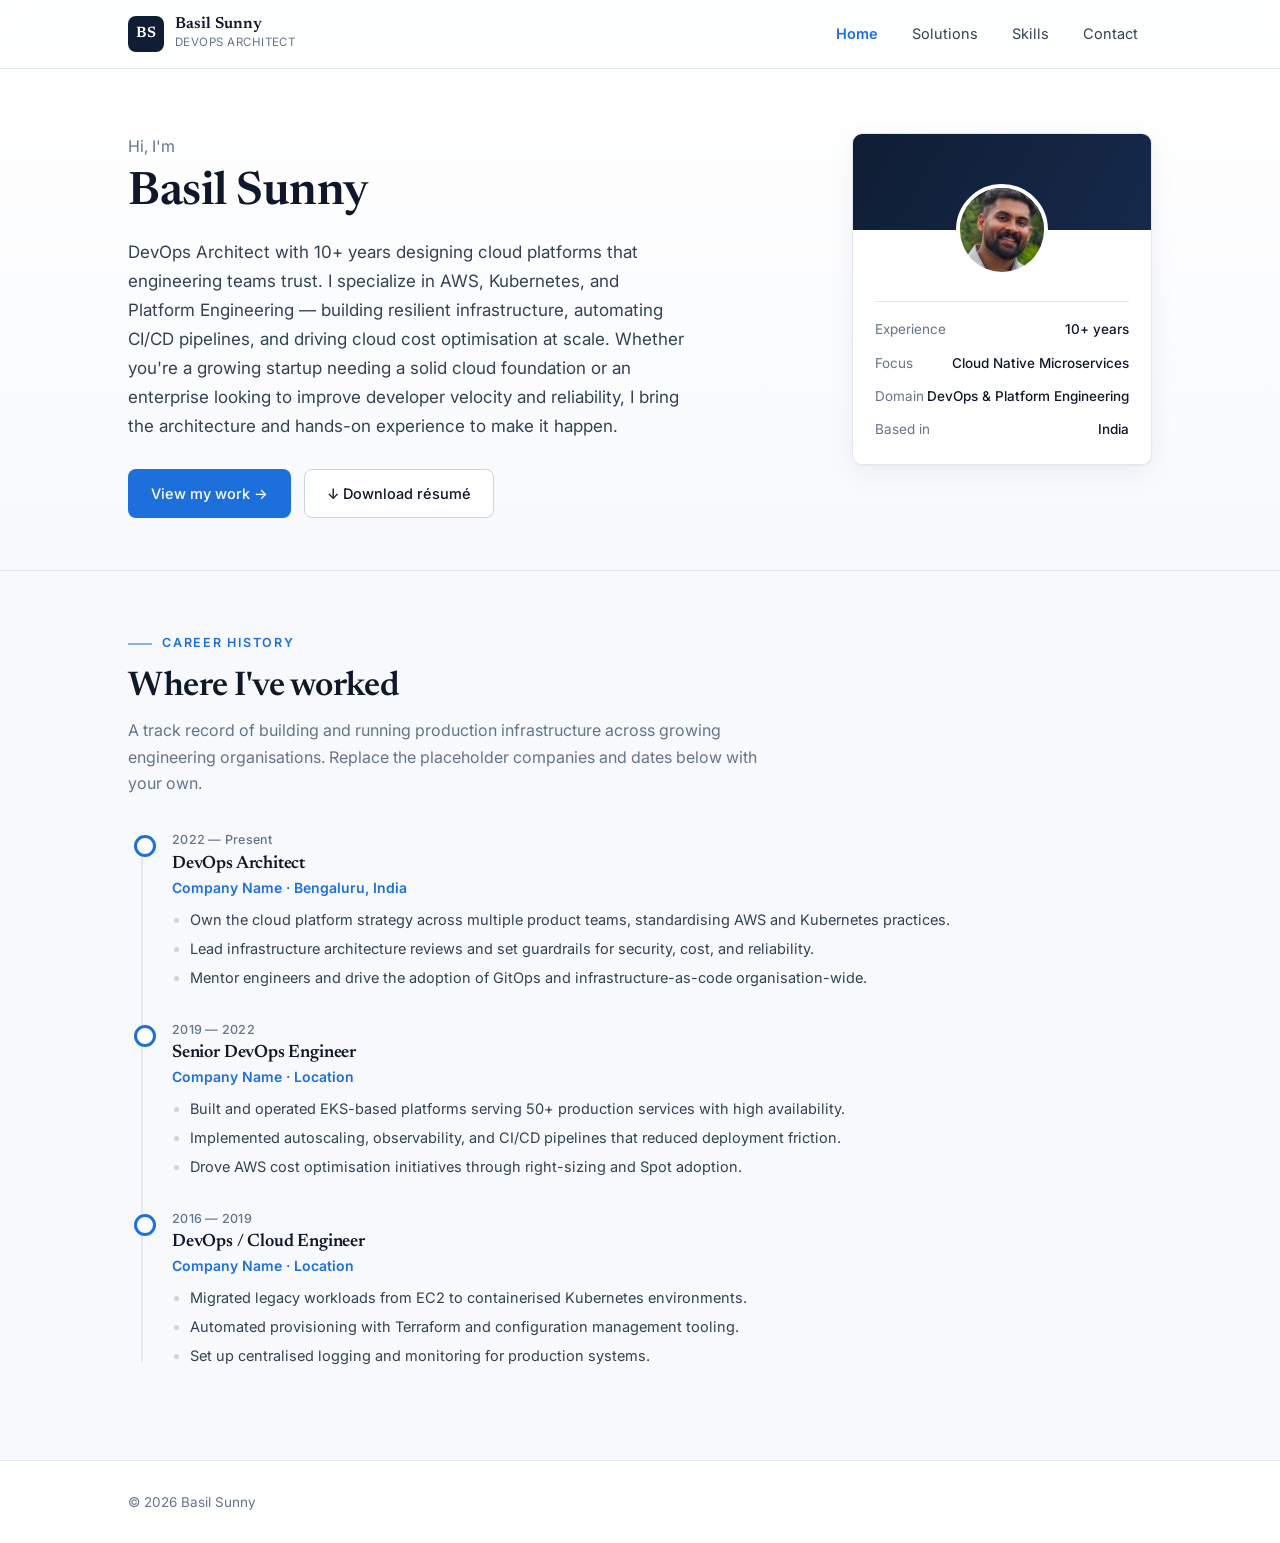
==== index.html @ ba713ebc "Improved site" ====
<!DOCTYPE html>
<html lang="en">
<head>
<meta charset="UTF-8">
<meta name="viewport" content="width=device-width, initial-scale=1.0">
<title>Basil Sunny — DevOps Architect</title>
<link rel="preconnect" href="https://fonts.googleapis.com">
<link rel="preconnect" href="https://fonts.gstatic.com" crossorigin>
<link href="https://fonts.googleapis.com/css2?family=Inter:wght@400;500;600&family=Newsreader:opsz,wght@6..72,400;6..72,500;6..72,600&display=swap" rel="stylesheet">
<link rel="stylesheet" href="styles.css">
</head>
<body>

<nav class="nav">
  <div class="wrap nav-in">
    <a href="index.html" class="brand">
      <span class="mark">BS</span>
      <span class="who"><b>Basil Sunny</b><span>DevOps Architect</span></span>
    </a>
    <div class="nav-links" id="navlinks">
      <a href="index.html" class="active">Home</a>
      <a href="problems.html">Solutions</a>
      <a href="skills.html">Skills</a>
      <a href="contact.html">Contact</a>
    </div>
    <button class="menu-btn" id="menuBtn" aria-label="Menu">≡</button>
  </div>
</nav>

<section class="pagehead">
  <div class="wrap">
    <div class="hero">
      <div>
        <div class="greeting">Hi, I'm</div>
        <h1>Basil Sunny</h1>
        <p class="lede">DevOps Architect with 10+ years designing cloud platforms that engineering teams trust. I specialize in AWS, Kubernetes, and Platform Engineering — building resilient infrastructure, automating CI/CD pipelines, and driving cloud cost optimisation at scale. Whether you're a growing startup needing a solid cloud foundation or an enterprise looking to improve developer velocity and reliability, I bring the architecture and hands-on experience to make it happen.</p>
        <div class="ctas">
          <a href="problems.html" class="btn btn-primary">View my work →</a>
          <a href="resume.pdf" class="btn btn-outline">↓ Download résumé</a>
        </div>
      </div>
      <div class="profile-card reveal">
        <div class="ph"></div>
        <div class="body">
          <img src="profile.jpg" alt="Basil Sunny" class="avatar" onerror="this.style.display='none'">
          <ul>
            <li><span>Experience</span><b>10+ years</b></li>
            <li><span>Focus</span><b>Cloud Native Microservices</b></li>
            <li><span>Domain</span><b>DevOps & Platform Engineering</b></li>
            <li><span>Based in</span><b>India</b></li>
          </ul>
        </div>
      </div>
    </div>
  </div>
</section>

<section>
  <div class="wrap">
    <div class="sec-head reveal">
      <div class="eyebrow">Career history</div>
      <h2>Where I've worked</h2>
      <p>A track record of building and running production infrastructure across growing engineering organisations. Replace the placeholder companies and dates below with your own.</p>
    </div>

    <div class="timeline">
      <div class="job reveal">
        <div class="when">2022 — Present</div>
        <h3>DevOps Architect</h3>
        <div class="co">Company Name · Bengaluru, India</div>
        <ul>
          <li>Own the cloud platform strategy across multiple product teams, standardising AWS and Kubernetes practices.</li>
          <li>Lead infrastructure architecture reviews and set guardrails for security, cost, and reliability.</li>
          <li>Mentor engineers and drive the adoption of GitOps and infrastructure-as-code organisation-wide.</li>
        </ul>
      </div>
      <div class="job reveal">
        <div class="when">2019 — 2022</div>
        <h3>Senior DevOps Engineer</h3>
        <div class="co">Company Name · Location</div>
        <ul>
          <li>Built and operated EKS-based platforms serving 50+ production services with high availability.</li>
          <li>Implemented autoscaling, observability, and CI/CD pipelines that reduced deployment friction.</li>
          <li>Drove AWS cost optimisation initiatives through right-sizing and Spot adoption.</li>
        </ul>
      </div>
      <div class="job reveal">
        <div class="when">2016 — 2019</div>
        <h3>DevOps / Cloud Engineer</h3>
        <div class="co">Company Name · Location</div>
        <ul>
          <li>Migrated legacy workloads from EC2 to containerised Kubernetes environments.</li>
          <li>Automated provisioning with Terraform and configuration management tooling.</li>
          <li>Set up centralised logging and monitoring for production systems.</li>
        </ul>
      </div>
    </div>
  </div>
</section>

<footer>
  <div class="wrap foot-in">
    <span>© 2026 Basil Sunny</span>
  </div>
</footer>

<script src="app.js"></script>
</body>
</html>
---- styles.css ----
/* ===== Basil Sunny — shared styles (navy + slate, corporate-clean) ===== */
:root{
  --navy:#0f1e34;        /* deep navy ink */
  --navy-2:#16294a;      /* raised navy */
  --slate:#334155;       /* slate text */
  --slate-2:#64748b;     /* muted slate */
  --line:#e2e8f0;        /* hairline */
  --line-2:#cbd5e1;
  --bg:#f7f9fc;          /* page bg */
  --surface:#ffffff;     /* cards */
  --ink:#0f172a;         /* headings */
  --accent:#1d6fdb;      /* corporate blue */
  --accent-dk:#1657ad;
  --gold:#b8893d;        /* restrained accent for seniority cues */
  --radius:10px;
  --shadow:0 1px 2px rgba(15,30,52,.04),0 8px 28px rgba(15,30,52,.06);
}
*{box-sizing:border-box;margin:0;padding:0}
html{scroll-behavior:smooth}
body{
  background:var(--bg);color:var(--slate);
  font-family:"Inter",system-ui,-apple-system,Segoe UI,Roboto,sans-serif;
  line-height:1.65;-webkit-font-smoothing:antialiased;
}
a{color:inherit;text-decoration:none}
.wrap{max-width:1080px;margin:0 auto;padding:0 28px}
h1,h2,h3,h4{color:var(--ink);font-family:"Newsreader","Georgia",serif;font-weight:600;letter-spacing:-.01em;line-height:1.15}

/* ---------- NAV ---------- */
.nav{position:sticky;top:0;z-index:50;background:rgba(255,255,255,.88);
  backdrop-filter:blur(10px);border-bottom:1px solid var(--line)}
.nav-in{display:flex;align-items:center;justify-content:space-between;height:68px}
.brand{display:flex;align-items:center;gap:11px;font-family:"Newsreader",serif}
.brand .mark{width:36px;height:36px;border-radius:8px;background:var(--navy);
  color:#fff;display:grid;place-items:center;font-weight:600;font-size:15px;letter-spacing:.5px}
.brand .who{line-height:1.1}
.brand .who b{display:block;color:var(--ink);font-size:16px;font-weight:600}
.brand .who span{font-family:"Inter",sans-serif;font-size:11.5px;color:var(--slate-2);letter-spacing:.04em;text-transform:uppercase}
.nav-links{display:flex;gap:6px;align-items:center}
.nav-links a{font-size:14.5px;color:var(--slate);padding:8px 14px;border-radius:7px;transition:.18s}
.nav-links a:hover{background:#eef3f9;color:var(--ink)}
.nav-links a.active{color:var(--accent);font-weight:600}
.nav-cta{margin-left:8px;background:var(--navy);color:#fff!important;font-weight:500}
.nav-cta:hover{background:var(--navy-2)!important;color:#fff!important}
.menu-btn{display:none;background:none;border:1px solid var(--line-2);border-radius:7px;
  width:40px;height:40px;font-size:20px;color:var(--ink);cursor:pointer}

/* ---------- HERO / PAGE HEAD ---------- */
.pagehead{background:linear-gradient(180deg,#fff,var(--bg));border-bottom:1px solid var(--line);padding:64px 0 52px}
.eyebrow{font-size:12.5px;letter-spacing:.14em;text-transform:uppercase;color:var(--accent);
  font-weight:600;margin-bottom:14px;display:flex;align-items:center;gap:10px}
.eyebrow::before{content:"";width:24px;height:2px;background:var(--accent);opacity:.5}
.greeting{font-size:16px;color:var(--slate-2);margin-bottom:8px}
.pagehead h1{font-size:clamp(32px,5vw,46px)}
.pagehead .sub{font-size:18px;color:var(--slate-2);max-width:620px;margin-top:14px}

/* ---------- BUTTONS ---------- */
.btn{display:inline-flex;align-items:center;gap:9px;font-size:14.5px;font-weight:500;
  padding:12px 22px;border-radius:8px;border:1px solid transparent;cursor:pointer;transition:.2s}
.btn-primary{background:var(--accent);color:#fff}
.btn-primary:hover{background:var(--accent-dk);box-shadow:0 6px 18px rgba(29,111,219,.28);transform:translateY(-1px)}
.btn-outline{background:#fff;border-color:var(--line-2);color:var(--ink)}
.btn-outline:hover{border-color:var(--accent);color:var(--accent);transform:translateY(-1px)}

/* ---------- SECTIONS ---------- */
section{padding:62px 0}
.sec-head{margin-bottom:34px}
.sec-head .eyebrow{justify-content:flex-start}
.sec-head h2{font-size:clamp(26px,3.6vw,34px)}
.sec-head p{color:var(--slate-2);max-width:640px;margin-top:10px;font-size:16px}

/* ---------- HERO SPLIT ---------- */
.hero{display:grid;grid-template-columns:1fr 300px;gap:54px;align-items:start}
.hero .lede{font-size:17px;color:var(--slate);max-width:560px;margin:18px 0 28px;line-height:1.7}
.hero .ctas{display:flex;gap:13px;flex-wrap:wrap}
.profile-card{background:var(--surface);border:1px solid var(--line);border-radius:var(--radius);
  box-shadow:var(--shadow);overflow:hidden}
.profile-card .ph{height:96px;background:linear-gradient(120deg,var(--navy),var(--navy-2))}
.profile-card .body{padding:0 22px 24px;text-align:center;margin-top:-46px}
.profile-card .avatar{width:92px;height:92px;border-radius:50%;border:4px solid #fff;object-fit:cover;background:#dbe4ef;margin:0 auto}
.profile-card .name{font-family:"Newsreader",serif;font-size:19px;color:var(--ink);font-weight:600;margin-top:12px}
.profile-card .role{font-size:13px;color:var(--accent);font-weight:600;letter-spacing:.02em}
.profile-card ul{list-style:none;margin-top:18px;border-top:1px solid var(--line);padding-top:16px;text-align:left;display:grid;gap:11px;font-size:13.5px}
.profile-card li{display:flex;justify-content:space-between;color:var(--slate-2)}
.profile-card li b{color:var(--ink);font-weight:500}

/* ---------- TIMELINE ---------- */
.timeline{position:relative;margin-left:6px}
.timeline::before{content:"";position:absolute;left:7px;top:6px;bottom:6px;width:2px;background:var(--line)}
.job{position:relative;padding:0 0 30px 38px}
.job:last-child{padding-bottom:0}
.job::before{content:"";position:absolute;left:0;top:5px;width:16px;height:16px;border-radius:50%;
  background:#fff;border:3px solid var(--accent)}
.job .when{font-size:12.5px;color:var(--slate-2);font-weight:500;letter-spacing:.02em}
.job h3{font-size:18px;margin:3px 0 1px}
.job .co{font-size:14px;color:var(--accent);font-weight:600;margin-bottom:9px}
.job ul{margin:0;padding-left:18px;font-size:14.5px;color:var(--slate);display:grid;gap:5px}
.job ul li::marker{color:var(--line-2)}

/* ---------- CARDS GRID ---------- */
.grid{display:grid;gap:18px}
.grid.cols-2{grid-template-columns:1fr 1fr}
.grid.cols-3{grid-template-columns:repeat(3,1fr)}
.card{background:var(--surface);border:1px solid var(--line);border-radius:var(--radius);
  padding:26px;box-shadow:var(--shadow);transition:.22s}
.card:hover{transform:translateY(-3px);box-shadow:0 12px 34px rgba(15,30,52,.10);border-color:var(--line-2)}

/* problem widget */
.problem .tag{display:inline-block;font-size:11.5px;font-weight:600;letter-spacing:.06em;text-transform:uppercase;
  color:var(--accent);background:#eaf2fd;border-radius:5px;padding:4px 10px;margin-bottom:14px}
.problem h3{font-size:19px;margin-bottom:10px}
.problem .lbl{font-size:12px;font-weight:600;letter-spacing:.06em;text-transform:uppercase;color:var(--slate-2);margin:14px 0 4px}
.problem p{font-size:14.5px;color:var(--slate)}
.problem .stack{margin-top:16px;display:flex;gap:7px;flex-wrap:wrap}
.problem .stack span{font-size:11.5px;color:var(--slate-2);background:var(--bg);border:1px solid var(--line);border-radius:5px;padding:4px 9px}
.editable{outline:none;border-radius:4px;transition:.15s}
.editable:focus{background:#fffbe9;box-shadow:0 0 0 2px var(--gold)}
.edit-hint{font-size:12.5px;color:var(--slate-2);background:#fff;border:1px dashed var(--line-2);
  border-radius:8px;padding:11px 16px;margin-bottom:26px;display:flex;align-items:center;gap:9px}

/* contact widgets */
.contact-grid{display:grid;grid-template-columns:repeat(2,1fr);gap:16px}
.cwidget{display:flex;align-items:center;gap:16px;background:var(--surface);border:1px solid var(--line);
  border-radius:var(--radius);padding:20px 22px;box-shadow:var(--shadow);transition:.2s}
.cwidget:hover{transform:translateY(-2px);border-color:var(--accent);box-shadow:0 10px 28px rgba(29,111,219,.12)}
.cwidget .ic{width:46px;height:46px;border-radius:10px;flex-shrink:0;display:grid;place-items:center;
  background:#eaf2fd;color:var(--accent);font-size:20px}
.cwidget .k{font-size:12px;letter-spacing:.06em;text-transform:uppercase;color:var(--slate-2);font-weight:600}
.cwidget .v{font-size:15.5px;color:var(--ink);font-weight:500;margin-top:1px;word-break:break-word}

/* skill placeholder */
.soon{text-align:center;padding:70px 24px;background:var(--surface);border:1px dashed var(--line-2);
  border-radius:var(--radius)}
.soon .ic{font-size:34px}
.soon h3{font-size:22px;margin:14px 0 8px}
.soon p{color:var(--slate-2);max-width:440px;margin:0 auto}

/* ---------- FOOTER ---------- */
footer{border-top:1px solid var(--line);background:#fff;padding:30px 0;margin-top:30px}
.foot-in{display:flex;justify-content:space-between;align-items:center;flex-wrap:wrap;gap:12px;
  font-size:13.5px;color:var(--slate-2)}
.foot-in .fl{display:flex;gap:18px}
.foot-in a:hover{color:var(--accent)}

/* reveal */
.reveal{opacity:0;transform:translateY(16px);transition:opacity .55s ease,transform .55s ease}
.reveal.in{opacity:1;transform:none}

/* ---------- RESPONSIVE ---------- */
@media(max-width:880px){
  .hero{grid-template-columns:1fr}
  .profile-card{max-width:340px}
  .nav-links{display:none}
  .menu-btn{display:grid;place-items:center}
  .nav-links.open{display:flex;position:absolute;top:68px;left:0;right:0;flex-direction:column;
    align-items:stretch;background:#fff;border-bottom:1px solid var(--line);padding:14px 28px;gap:4px}
  .nav-links.open a{padding:11px 14px}
  .nav-cta{margin-left:0}
}
@media(max-width:680px){
  .grid.cols-2,.grid.cols-3,.contact-grid{grid-template-columns:1fr}
}
@media(prefers-reduced-motion:reduce){*{animation:none!important;transition:none!important}.reveal{opacity:1;transform:none}}
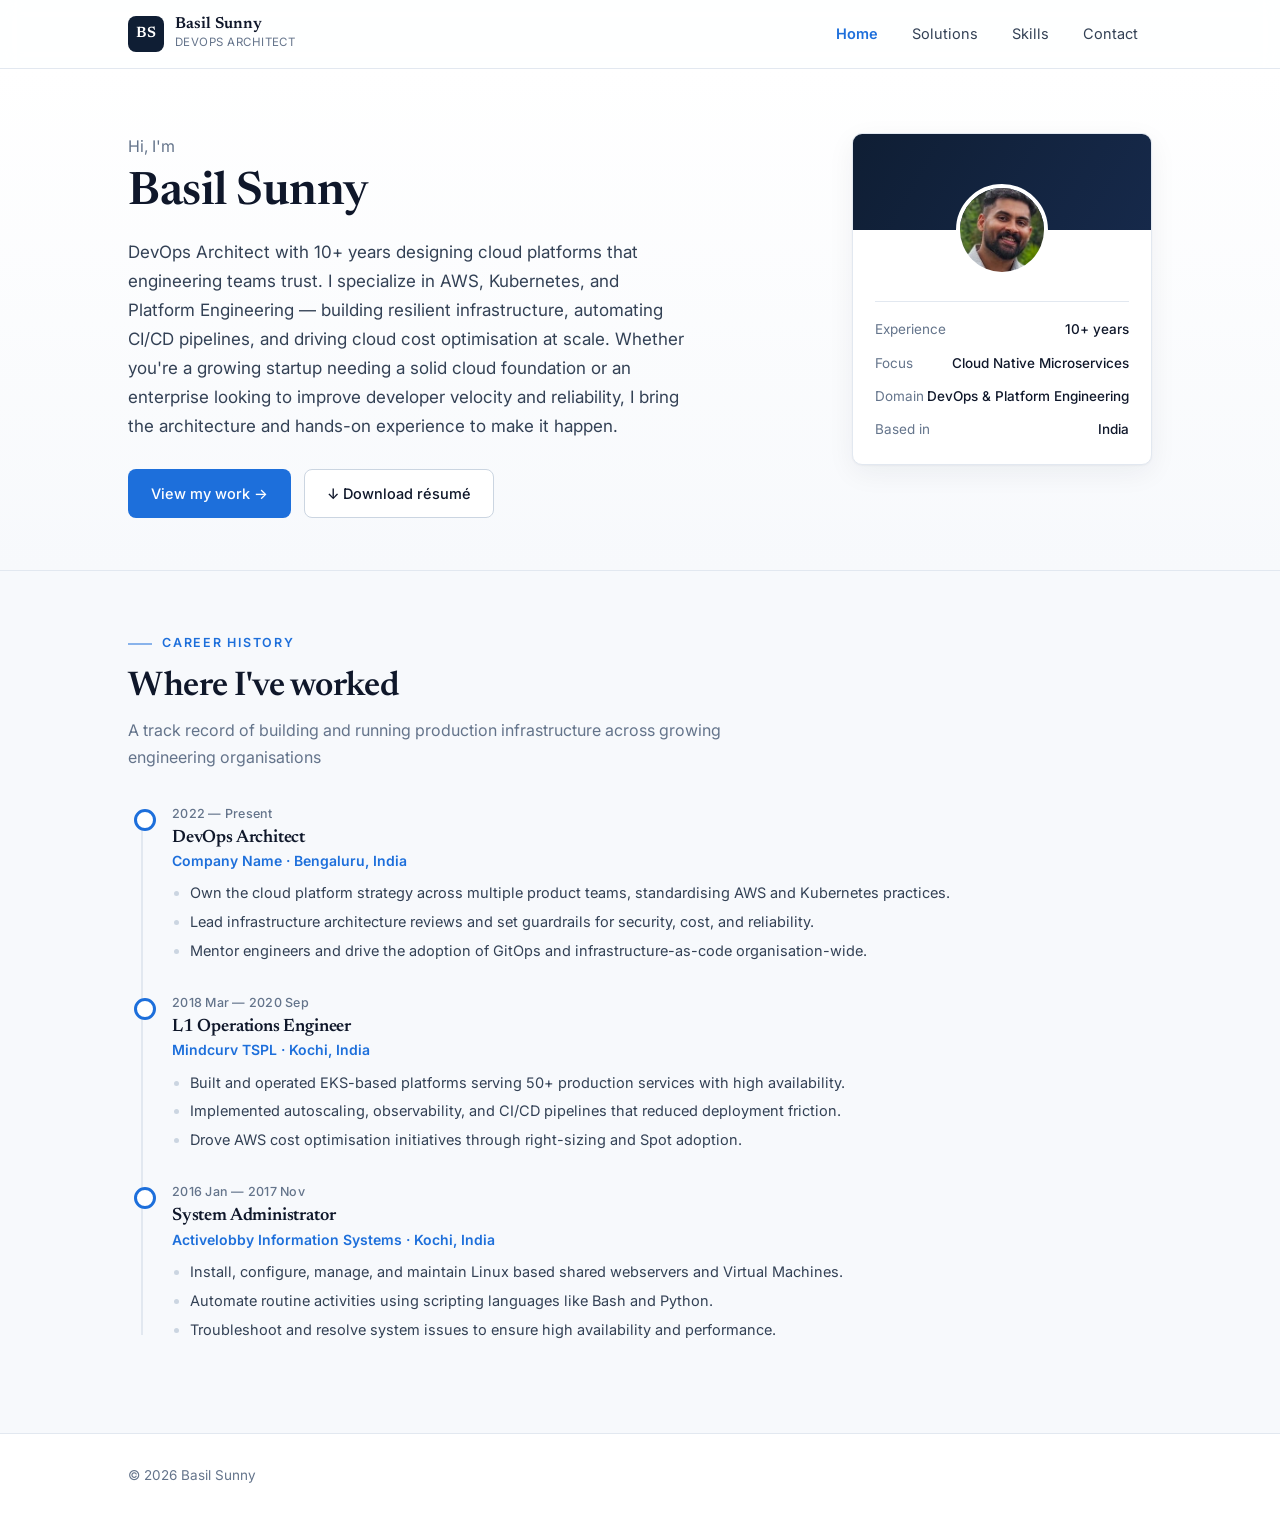
==== commit a9c37c6d: "Improved site" ====
--- a/index.html
+++ b/index.html
@@ -60,7 +60,7 @@
     <div class="sec-head reveal">
       <div class="eyebrow">Career history</div>
       <h2>Where I've worked</h2>
-      <p>A track record of building and running production infrastructure across growing engineering organisations. Replace the placeholder companies and dates below with your own.</p>
+      <p>A track record of building and running production infrastructure across growing engineering organisations</p>
     </div>
 
     <div class="timeline">
@@ -75,9 +75,9 @@
         </ul>
       </div>
       <div class="job reveal">
-        <div class="when">2019 — 2022</div>
-        <h3>Senior DevOps Engineer</h3>
-        <div class="co">Company Name · Location</div>
+        <div class="when">2018 Mar — 2020 Sep</div>
+        <h3>L1 Operations Engineer</h3>
+        <div class="co">Mindcurv TSPL · Kochi, India</div>
         <ul>
           <li>Built and operated EKS-based platforms serving 50+ production services with high availability.</li>
           <li>Implemented autoscaling, observability, and CI/CD pipelines that reduced deployment friction.</li>
@@ -85,13 +85,13 @@
         </ul>
       </div>
       <div class="job reveal">
-        <div class="when">2016 — 2019</div>
-        <h3>DevOps / Cloud Engineer</h3>
-        <div class="co">Company Name · Location</div>
+        <div class="when">2016 Jan — 2017 Nov</div>
+        <h3>System Administrator</h3>
+        <div class="co">Activelobby Information Systems · Kochi, India</div>
         <ul>
-          <li>Migrated legacy workloads from EC2 to containerised Kubernetes environments.</li>
-          <li>Automated provisioning with Terraform and configuration management tooling.</li>
-          <li>Set up centralised logging and monitoring for production systems.</li>
+          <li>Install, configure, manage, and maintain Linux based shared webservers and Virtual Machines.</li>
+          <li>Automate routine activities using scripting languages like Bash and Python.</li>
+          <li>Troubleshoot and resolve system issues to ensure high availability and performance.</li>
         </ul>
       </div>
     </div>
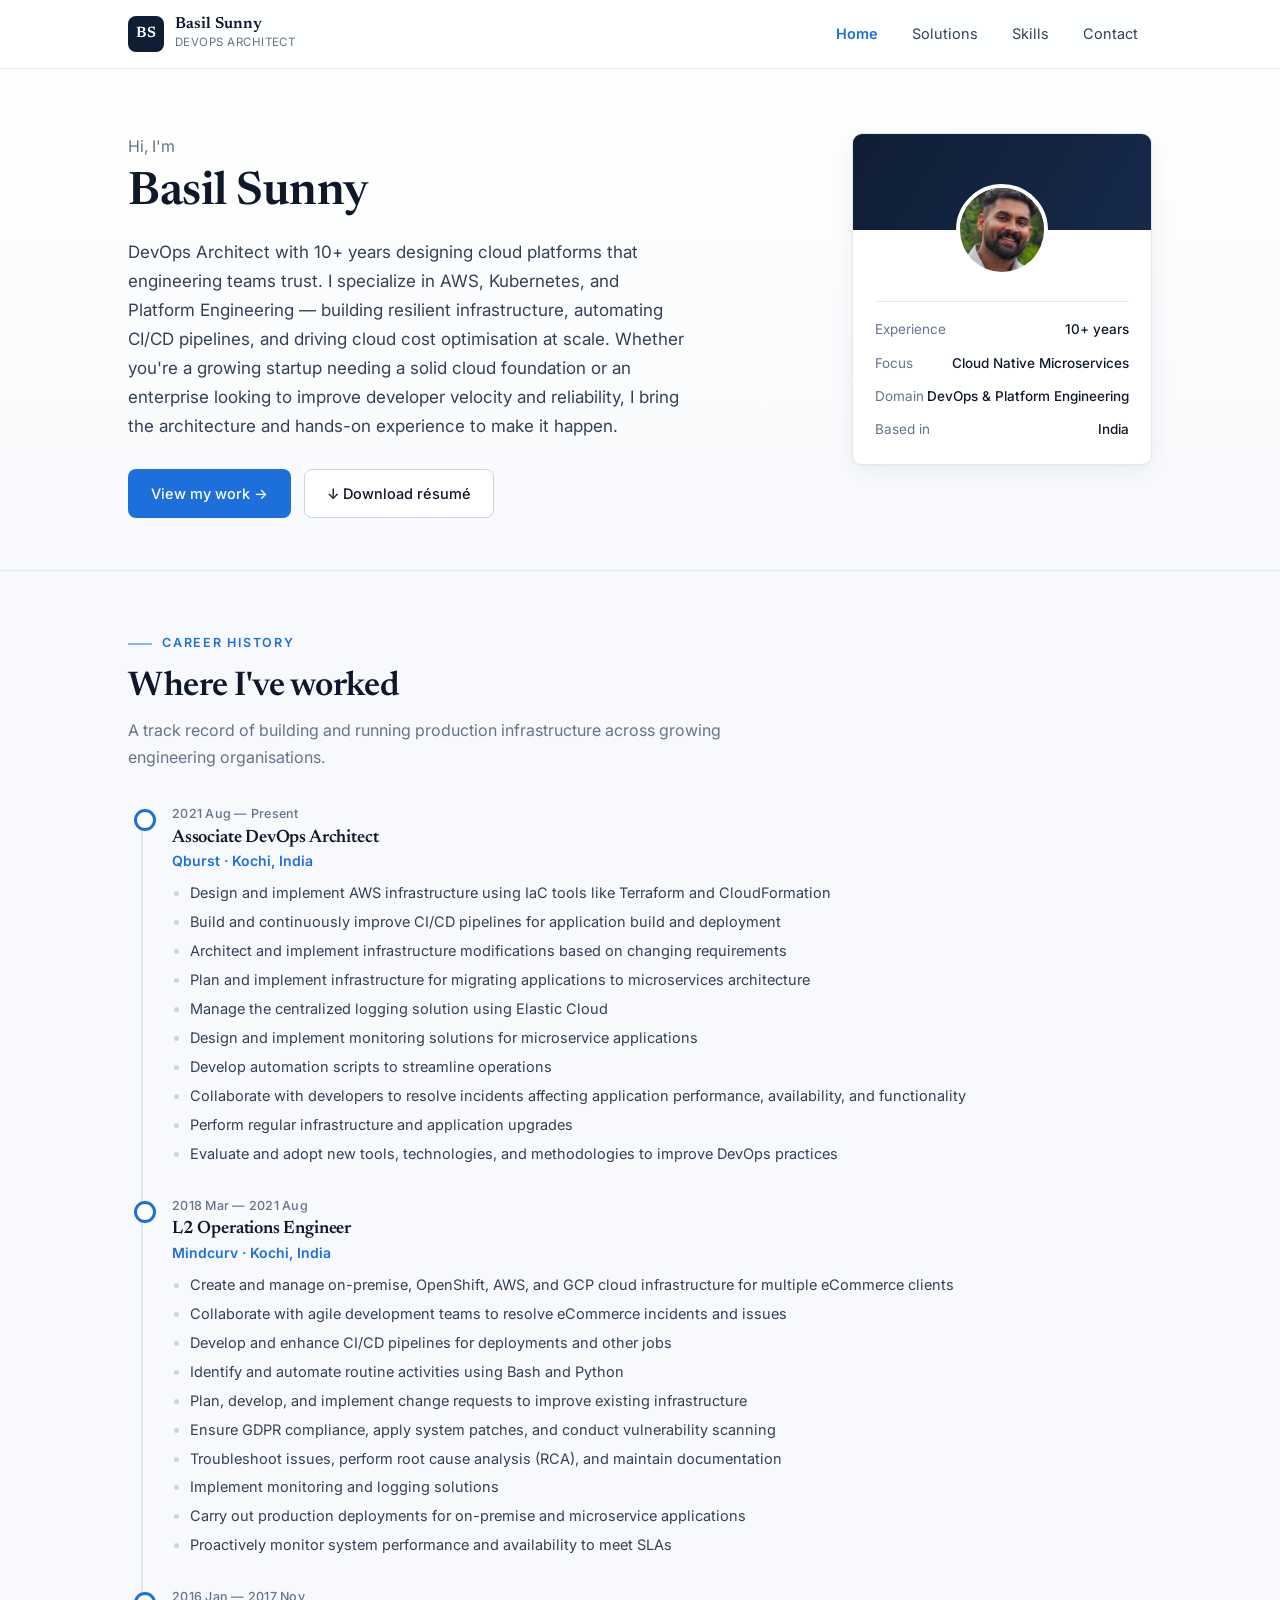
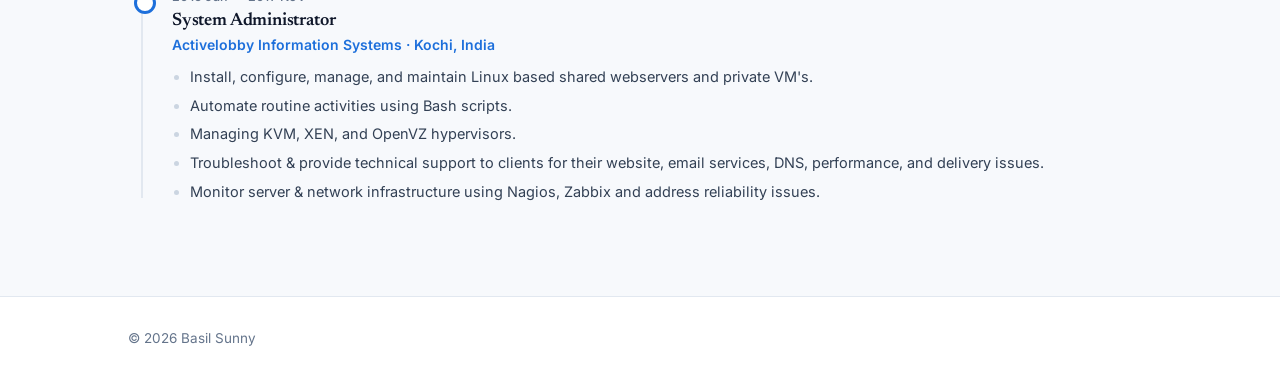
==== commit ec20a9f3: "Improved site" ====
--- a/index.html
+++ b/index.html
@@ -60,28 +60,42 @@
     <div class="sec-head reveal">
       <div class="eyebrow">Career history</div>
       <h2>Where I've worked</h2>
-      <p>A track record of building and running production infrastructure across growing engineering organisations</p>
+      <p>A track record of building and running production infrastructure across growing engineering organisations.</p>
     </div>
 
     <div class="timeline">
       <div class="job reveal">
-        <div class="when">2022 — Present</div>
-        <h3>DevOps Architect</h3>
-        <div class="co">Company Name · Bengaluru, India</div>
+        <div class="when">2021 Aug — Present</div>
+        <h3>Associate DevOps Architect</h3>
+        <div class="co">Qburst · Kochi, India</div>
         <ul>
-          <li>Own the cloud platform strategy across multiple product teams, standardising AWS and Kubernetes practices.</li>
-          <li>Lead infrastructure architecture reviews and set guardrails for security, cost, and reliability.</li>
-          <li>Mentor engineers and drive the adoption of GitOps and infrastructure-as-code organisation-wide.</li>
+          <li>Design and implement AWS infrastructure using IaC tools like Terraform and CloudFormation</li>
+          <li>Build and continuously improve CI/CD pipelines for application build and deployment</li>
+          <li>Architect and implement infrastructure modifications based on changing requirements</li>
+          <li>Plan and implement infrastructure for migrating applications to microservices architecture</li>
+          <li>Manage the centralized logging solution using Elastic Cloud</li>
+          <li>Design and implement monitoring solutions for microservice applications</li>
+          <li>Develop automation scripts to streamline operations</li>
+          <li>Collaborate with developers to resolve incidents affecting application performance, availability, and functionality</li>
+          <li>Perform regular infrastructure and application upgrades</li>
+          <li>Evaluate and adopt new tools, technologies, and methodologies to improve DevOps practices</li>
         </ul>
       </div>
       <div class="job reveal">
-        <div class="when">2018 Mar — 2020 Sep</div>
-        <h3>L1 Operations Engineer</h3>
-        <div class="co">Mindcurv TSPL · Kochi, India</div>
+        <div class="when">2018 Mar — 2021 Aug</div>
+        <h3>L2 Operations Engineer</h3>
+        <div class="co">Mindcurv · Kochi, India</div>
         <ul>
-          <li>Built and operated EKS-based platforms serving 50+ production services with high availability.</li>
-          <li>Implemented autoscaling, observability, and CI/CD pipelines that reduced deployment friction.</li>
-          <li>Drove AWS cost optimisation initiatives through right-sizing and Spot adoption.</li>
+        <li>Create and manage on-premise, OpenShift, AWS, and GCP cloud infrastructure for multiple eCommerce clients</li>
+        <li>Collaborate with agile development teams to resolve eCommerce incidents and issues</li>
+        <li>Develop and enhance CI/CD pipelines for deployments and other jobs</li>
+        <li>Identify and automate routine activities using Bash and Python</li>
+        <li>Plan, develop, and implement change requests to improve existing infrastructure</li>
+        <li>Ensure GDPR compliance, apply system patches, and conduct vulnerability scanning</li>
+        <li>Troubleshoot issues, perform root cause analysis (RCA), and maintain documentation</li>
+        <li>Implement monitoring and logging solutions</li>
+        <li>Carry out production deployments for on-premise and microservice applications</li>
+        <li>Proactively monitor system performance and availability to meet SLAs</li>
         </ul>
       </div>
       <div class="job reveal">
@@ -89,9 +103,11 @@
         <h3>System Administrator</h3>
         <div class="co">Activelobby Information Systems · Kochi, India</div>
         <ul>
-          <li>Install, configure, manage, and maintain Linux based shared webservers and Virtual Machines.</li>
-          <li>Automate routine activities using scripting languages like Bash and Python.</li>
-          <li>Troubleshoot and resolve system issues to ensure high availability and performance.</li>
+          <li>Install, configure, manage, and maintain Linux based shared webservers and private VM's.</li>
+          <li>Automate routine activities using Bash scripts.</li>
+          <li>Managing KVM, XEN, and OpenVZ hypervisors.</li>
+          <li>Troubleshoot & provide technical support to clients for their website, email services, DNS, performance, and delivery issues.</li>
+          <li>Monitor server & network infrastructure using Nagios, Zabbix and address reliability issues.</li>
         </ul>
       </div>
     </div>
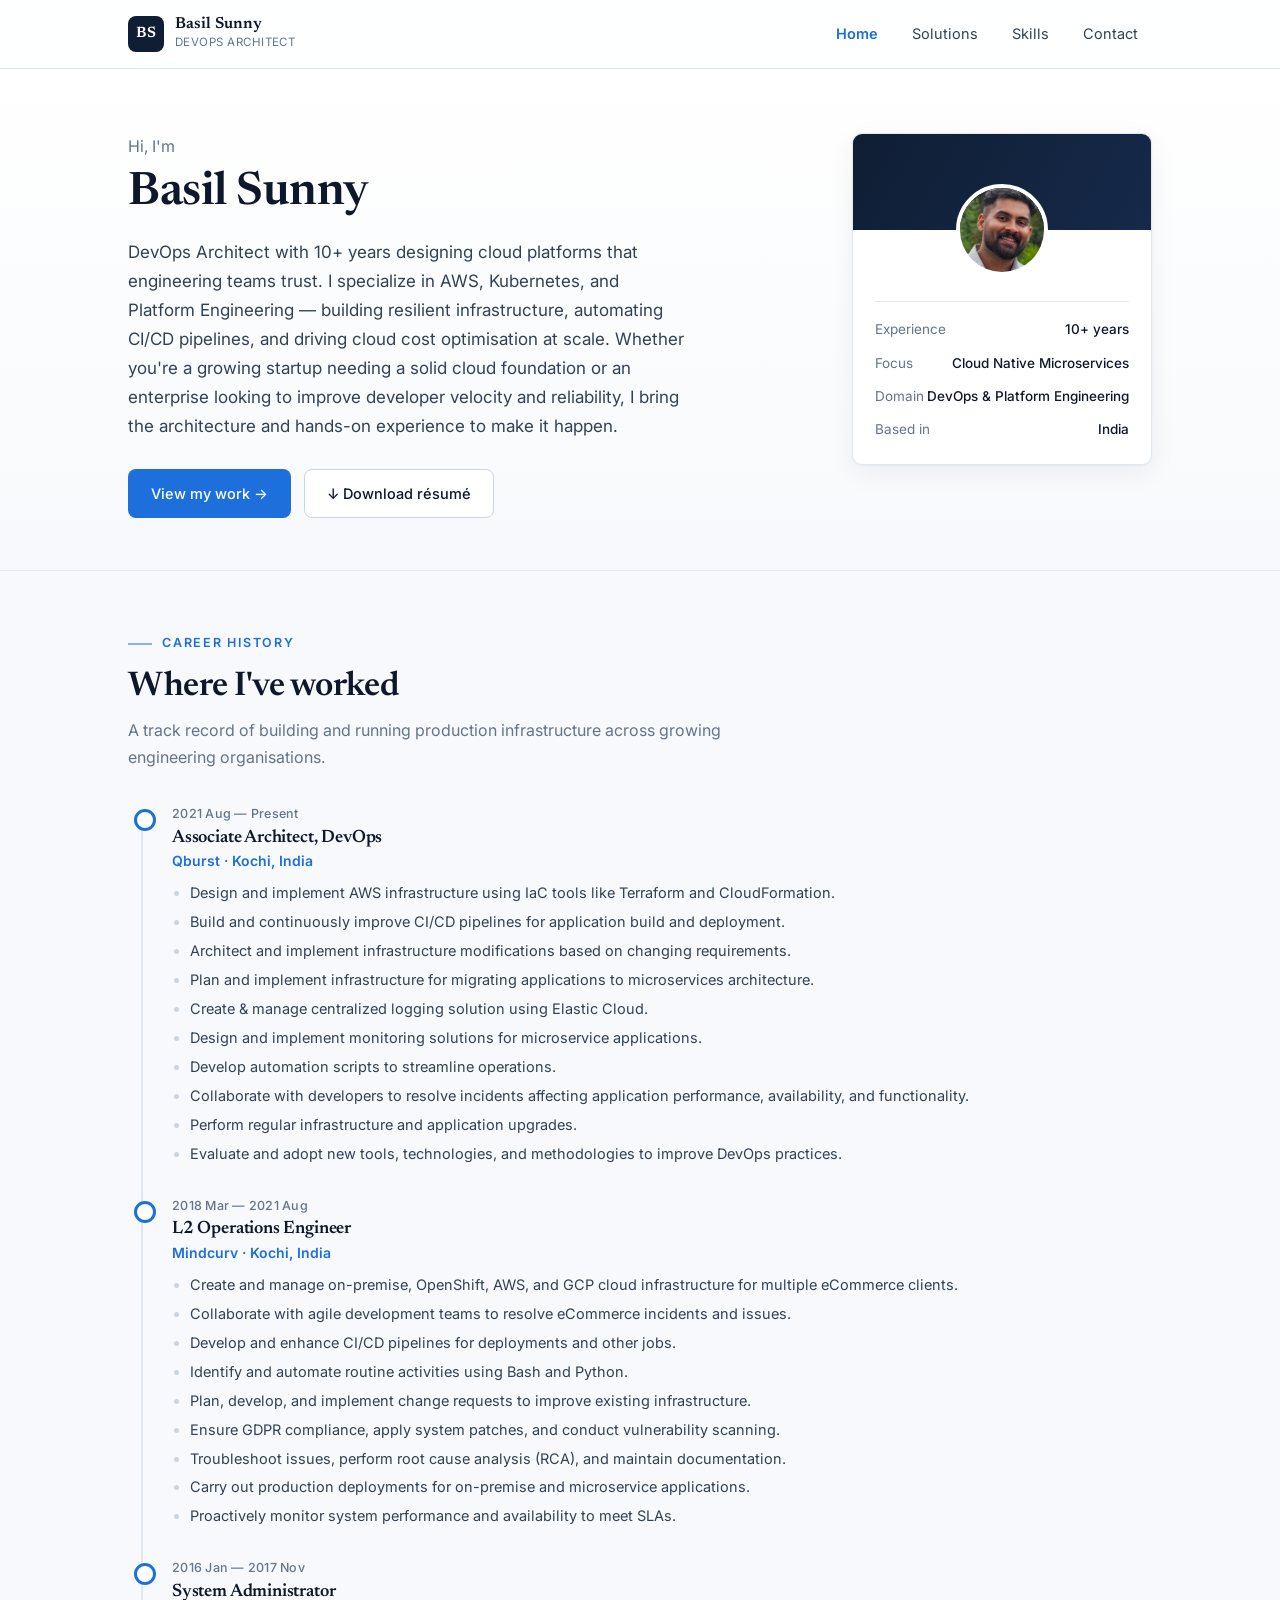
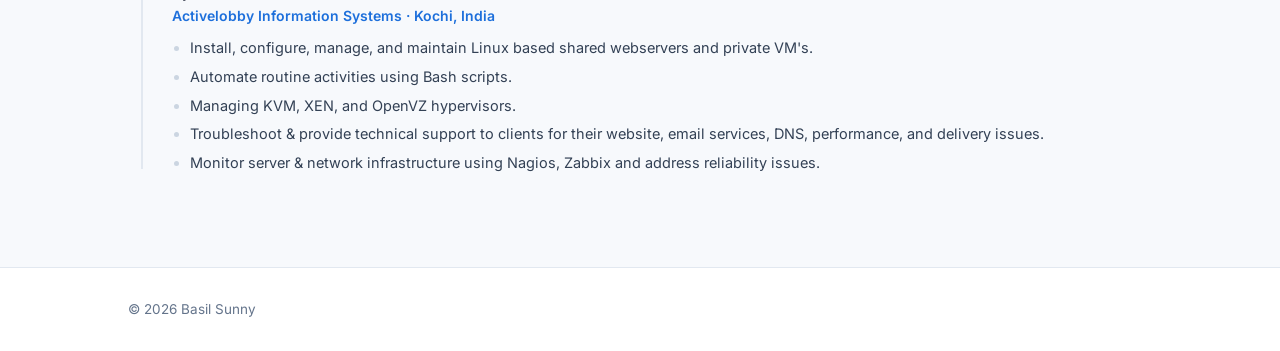
==== commit 5f794b45: "Improved site" ====
--- a/index.html
+++ b/index.html
@@ -66,19 +66,19 @@
     <div class="timeline">
       <div class="job reveal">
         <div class="when">2021 Aug — Present</div>
-        <h3>Associate DevOps Architect</h3>
+        <h3>Associate Architect, DevOps</h3>
         <div class="co">Qburst · Kochi, India</div>
         <ul>
-          <li>Design and implement AWS infrastructure using IaC tools like Terraform and CloudFormation</li>
-          <li>Build and continuously improve CI/CD pipelines for application build and deployment</li>
-          <li>Architect and implement infrastructure modifications based on changing requirements</li>
-          <li>Plan and implement infrastructure for migrating applications to microservices architecture</li>
-          <li>Manage the centralized logging solution using Elastic Cloud</li>
-          <li>Design and implement monitoring solutions for microservice applications</li>
-          <li>Develop automation scripts to streamline operations</li>
-          <li>Collaborate with developers to resolve incidents affecting application performance, availability, and functionality</li>
-          <li>Perform regular infrastructure and application upgrades</li>
-          <li>Evaluate and adopt new tools, technologies, and methodologies to improve DevOps practices</li>
+          <li>Design and implement AWS infrastructure using IaC tools like Terraform and CloudFormation.</li>
+          <li>Build and continuously improve CI/CD pipelines for application build and deployment.</li>
+          <li>Architect and implement infrastructure modifications based on changing requirements.</li>
+          <li>Plan and implement infrastructure for migrating applications to microservices architecture.</li>
+          <li>Create & manage centralized logging solution using Elastic Cloud.</li>
+          <li>Design and implement monitoring solutions for microservice applications.</li>
+          <li>Develop automation scripts to streamline operations.</li>
+          <li>Collaborate with developers to resolve incidents affecting application performance, availability, and functionality.</li>
+          <li>Perform regular infrastructure and application upgrades.</li>
+          <li>Evaluate and adopt new tools, technologies, and methodologies to improve DevOps practices.</li>
         </ul>
       </div>
       <div class="job reveal">
@@ -86,16 +86,15 @@
         <h3>L2 Operations Engineer</h3>
         <div class="co">Mindcurv · Kochi, India</div>
         <ul>
-        <li>Create and manage on-premise, OpenShift, AWS, and GCP cloud infrastructure for multiple eCommerce clients</li>
-        <li>Collaborate with agile development teams to resolve eCommerce incidents and issues</li>
-        <li>Develop and enhance CI/CD pipelines for deployments and other jobs</li>
-        <li>Identify and automate routine activities using Bash and Python</li>
-        <li>Plan, develop, and implement change requests to improve existing infrastructure</li>
-        <li>Ensure GDPR compliance, apply system patches, and conduct vulnerability scanning</li>
-        <li>Troubleshoot issues, perform root cause analysis (RCA), and maintain documentation</li>
-        <li>Implement monitoring and logging solutions</li>
-        <li>Carry out production deployments for on-premise and microservice applications</li>
-        <li>Proactively monitor system performance and availability to meet SLAs</li>
+        <li>Create and manage on-premise, OpenShift, AWS, and GCP cloud infrastructure for multiple eCommerce clients.</li>
+        <li>Collaborate with agile development teams to resolve eCommerce incidents and issues.</li>
+        <li>Develop and enhance CI/CD pipelines for deployments and other jobs.</li>
+        <li>Identify and automate routine activities using Bash and Python.</li>
+        <li>Plan, develop, and implement change requests to improve existing infrastructure.</li>
+        <li>Ensure GDPR compliance, apply system patches, and conduct vulnerability scanning.</li>
+        <li>Troubleshoot issues, perform root cause analysis (RCA), and maintain documentation.</li>
+        <li>Carry out production deployments for on-premise and microservice applications.</li>
+        <li>Proactively monitor system performance and availability to meet SLAs.</li>
         </ul>
       </div>
       <div class="job reveal">
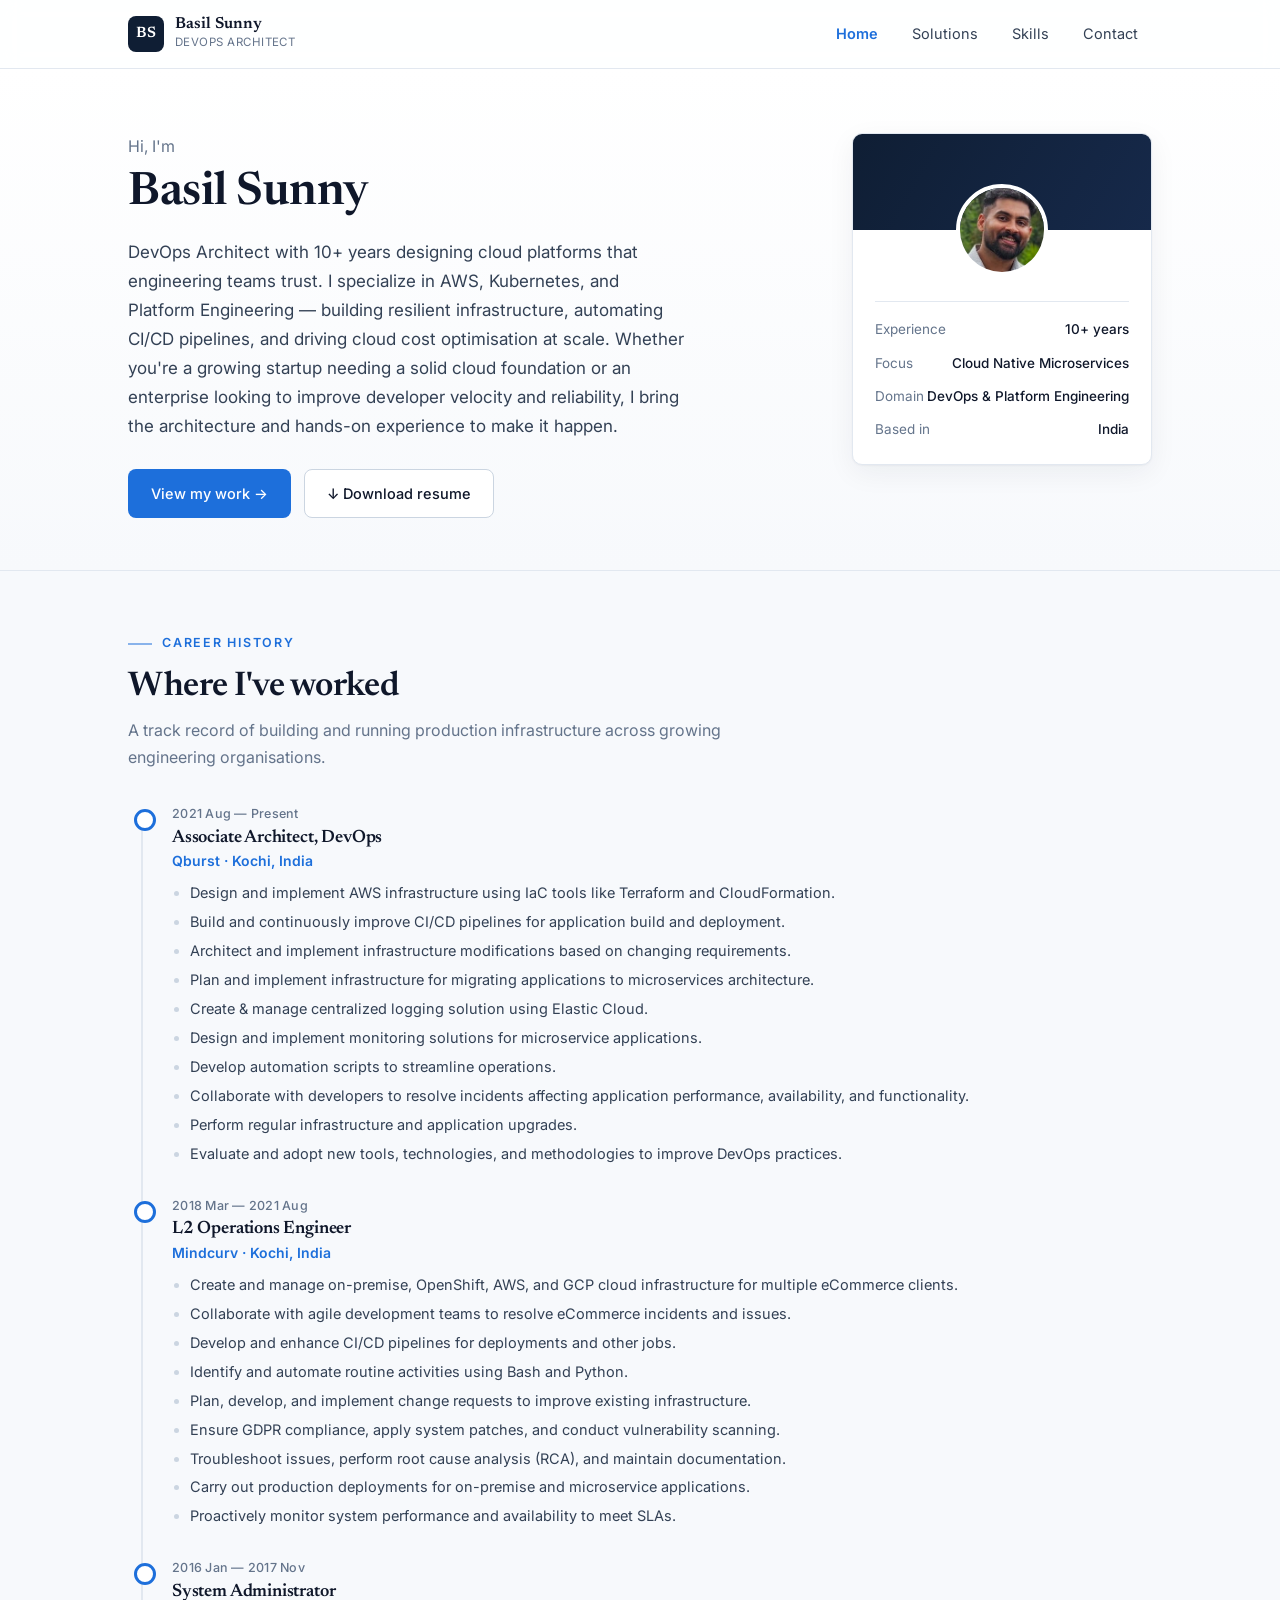
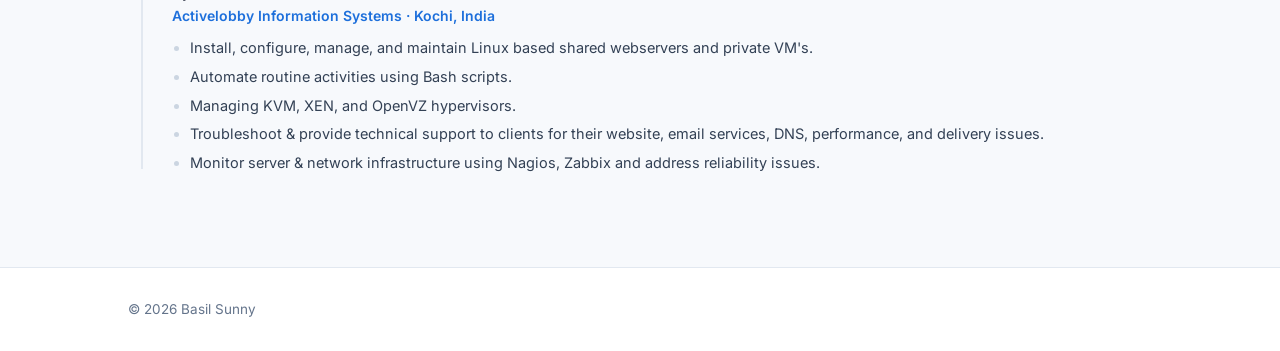
==== commit 947a819f: "Improved site" ====
--- a/index.html
+++ b/index.html
@@ -36,7 +36,7 @@
         <p class="lede">DevOps Architect with 10+ years designing cloud platforms that engineering teams trust. I specialize in AWS, Kubernetes, and Platform Engineering — building resilient infrastructure, automating CI/CD pipelines, and driving cloud cost optimisation at scale. Whether you're a growing startup needing a solid cloud foundation or an enterprise looking to improve developer velocity and reliability, I bring the architecture and hands-on experience to make it happen.</p>
         <div class="ctas">
           <a href="problems.html" class="btn btn-primary">View my work →</a>
-          <a href="resume.pdf" class="btn btn-outline">↓ Download résumé</a>
+          <a href="resume.pdf" class="btn btn-outline">↓ Download resume</a>
         </div>
       </div>
       <div class="profile-card reveal">
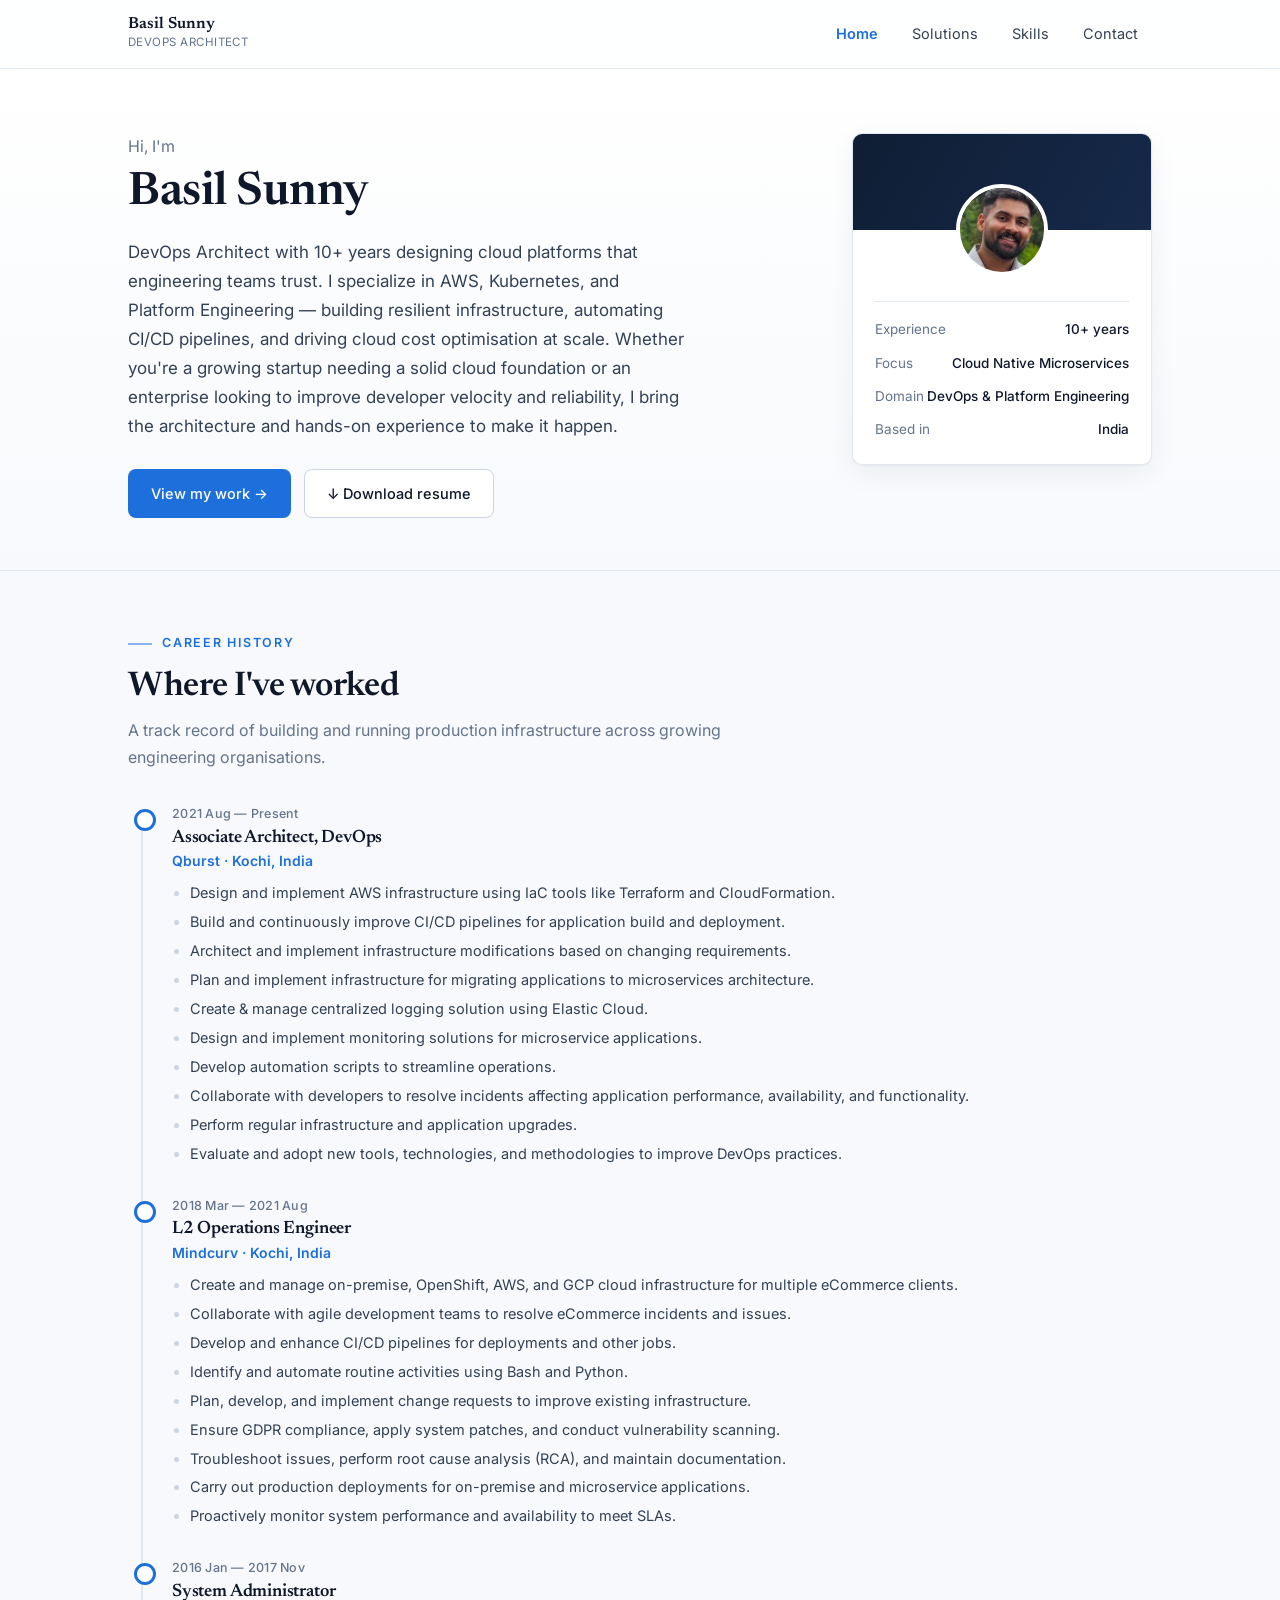
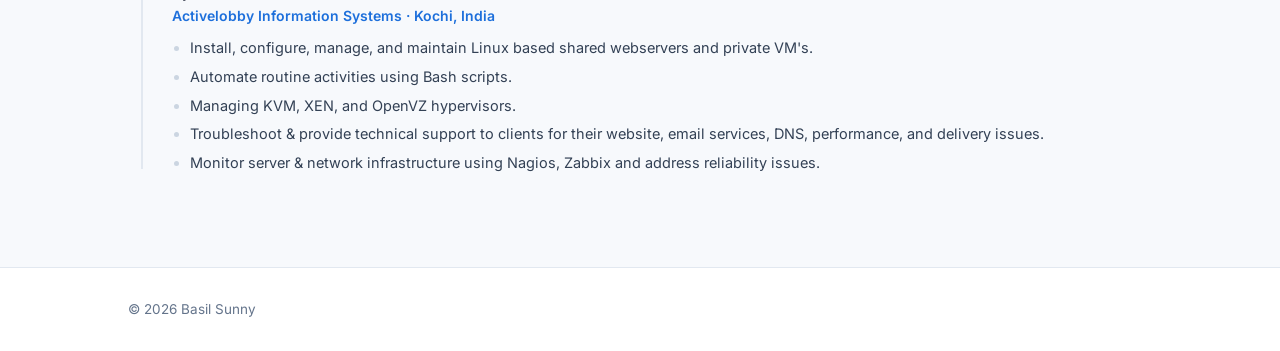
==== commit 1625c046: "Improved Site" ====
--- a/index.html
+++ b/index.html
@@ -4,6 +4,7 @@
 <meta charset="UTF-8">
 <meta name="viewport" content="width=device-width, initial-scale=1.0">
 <title>Basil Sunny — DevOps Architect</title>
+<link rel="icon" href="favicon.svg" type="image/svg+xml">
 <link rel="preconnect" href="https://fonts.googleapis.com">
 <link rel="preconnect" href="https://fonts.gstatic.com" crossorigin>
 <link href="https://fonts.googleapis.com/css2?family=Inter:wght@400;500;600&family=Newsreader:opsz,wght@6..72,400;6..72,500;6..72,600&display=swap" rel="stylesheet">
@@ -14,7 +15,6 @@
 <nav class="nav">
   <div class="wrap nav-in">
     <a href="index.html" class="brand">
-      <span class="mark">BS</span>
       <span class="who"><b>Basil Sunny</b><span>DevOps Architect</span></span>
     </a>
     <div class="nav-links" id="navlinks">
--- a/styles.css
+++ b/styles.css
@@ -113,8 +113,6 @@
 .problem p{font-size:14.5px;color:var(--slate)}
 .problem .stack{margin-top:16px;display:flex;gap:7px;flex-wrap:wrap}
 .problem .stack span{font-size:11.5px;color:var(--slate-2);background:var(--bg);border:1px solid var(--line);border-radius:5px;padding:4px 9px}
-.editable{outline:none;border-radius:4px;transition:.15s}
-.editable:focus{background:#fffbe9;box-shadow:0 0 0 2px var(--gold)}
 .edit-hint{font-size:12.5px;color:var(--slate-2);background:#fff;border:1px dashed var(--line-2);
   border-radius:8px;padding:11px 16px;margin-bottom:26px;display:flex;align-items:center;gap:9px}
 
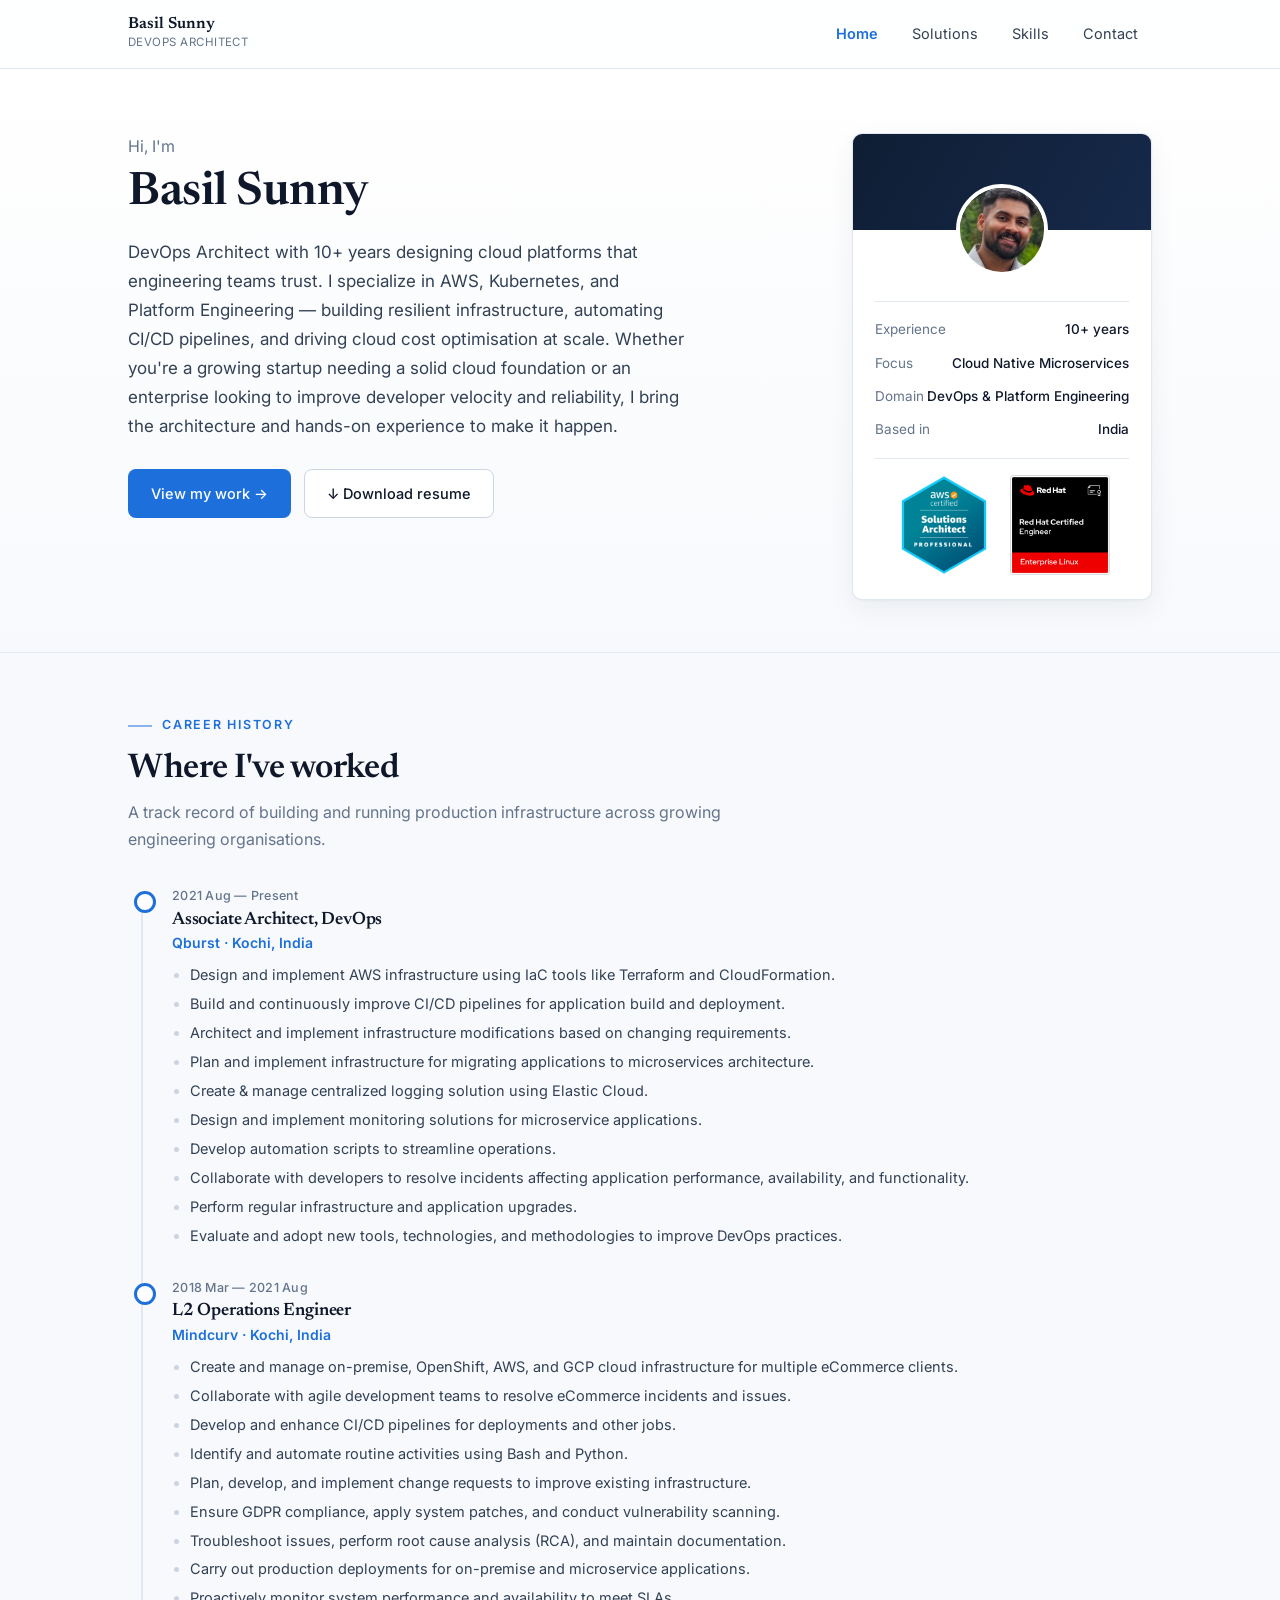
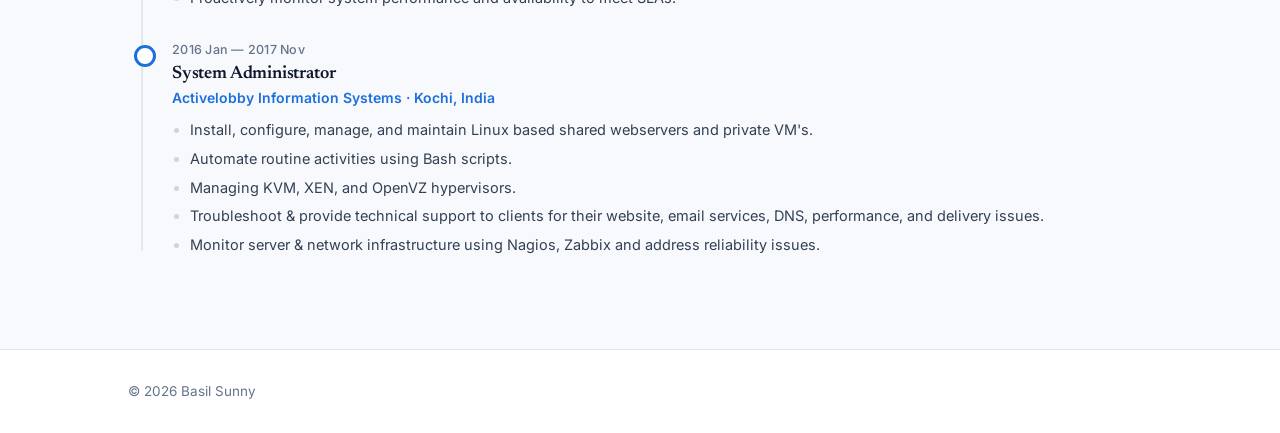
==== commit 78dbd53d: "Add new certifications and verify links" ====
--- a/index.html
+++ b/index.html
@@ -49,6 +49,14 @@
             <li><span>Domain</span><b>DevOps & Platform Engineering</b></li>
             <li><span>Based in</span><b>India</b></li>
           </ul>
+          <div class="certs">
+            <a href="https://cp.certmetrics.com/amazon/en/public/verify/credential/7cb7b8e224434676aa46326fd87bcc3a" target="_blank" rel="noopener" title="Verify AWS Certified Solutions Architect – Professional">
+              <img src="aws-sap-badge.png" alt="AWS Certified Solutions Architect – Professional badge">
+            </a>
+            <a href="https://rhtapps.redhat.com/verify?certId=150-174-316" target="_blank" rel="noopener" title="Verify Red Hat Certified Engineer">
+              <img src="redhat-rhce-badge.png" alt="Red Hat Certified Engineer badge">
+            </a>
+          </div>
         </div>
       </div>
     </div>
--- a/styles.css
+++ b/styles.css
@@ -83,6 +83,9 @@
 .profile-card ul{list-style:none;margin-top:18px;border-top:1px solid var(--line);padding-top:16px;text-align:left;display:grid;gap:11px;font-size:13.5px}
 .profile-card li{display:flex;justify-content:space-between;color:var(--slate-2)}
 .profile-card li b{color:var(--ink);font-weight:500}
+.profile-card .certs{display:flex;justify-content:center;align-items:center;gap:16px;margin-top:18px;border-top:1px solid var(--line);padding-top:16px}
+.profile-card .certs img{display:block;width:100px;height:100px;object-fit:contain;transition:.22s}
+.profile-card .certs a:hover img{transform:translateY(-2px)}
 
 /* ---------- TIMELINE ---------- */
 .timeline{position:relative;margin-left:6px}
